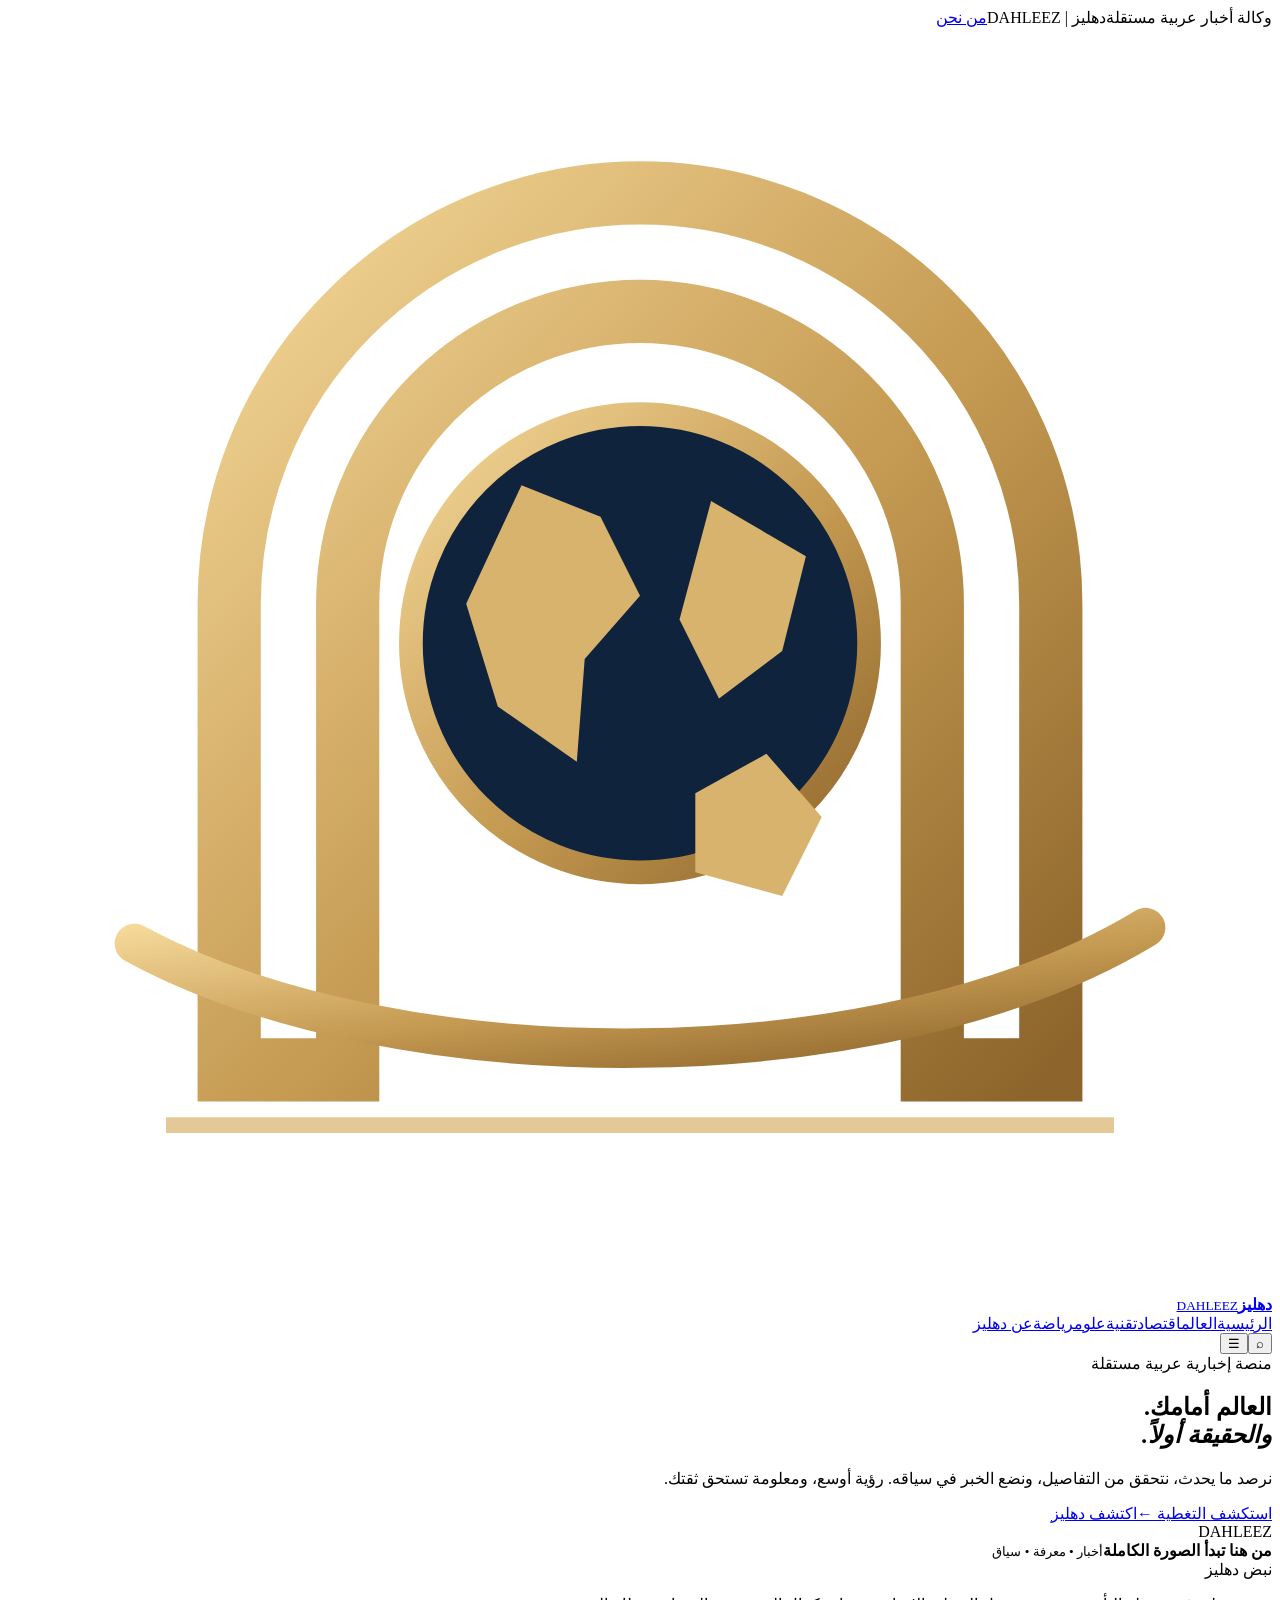
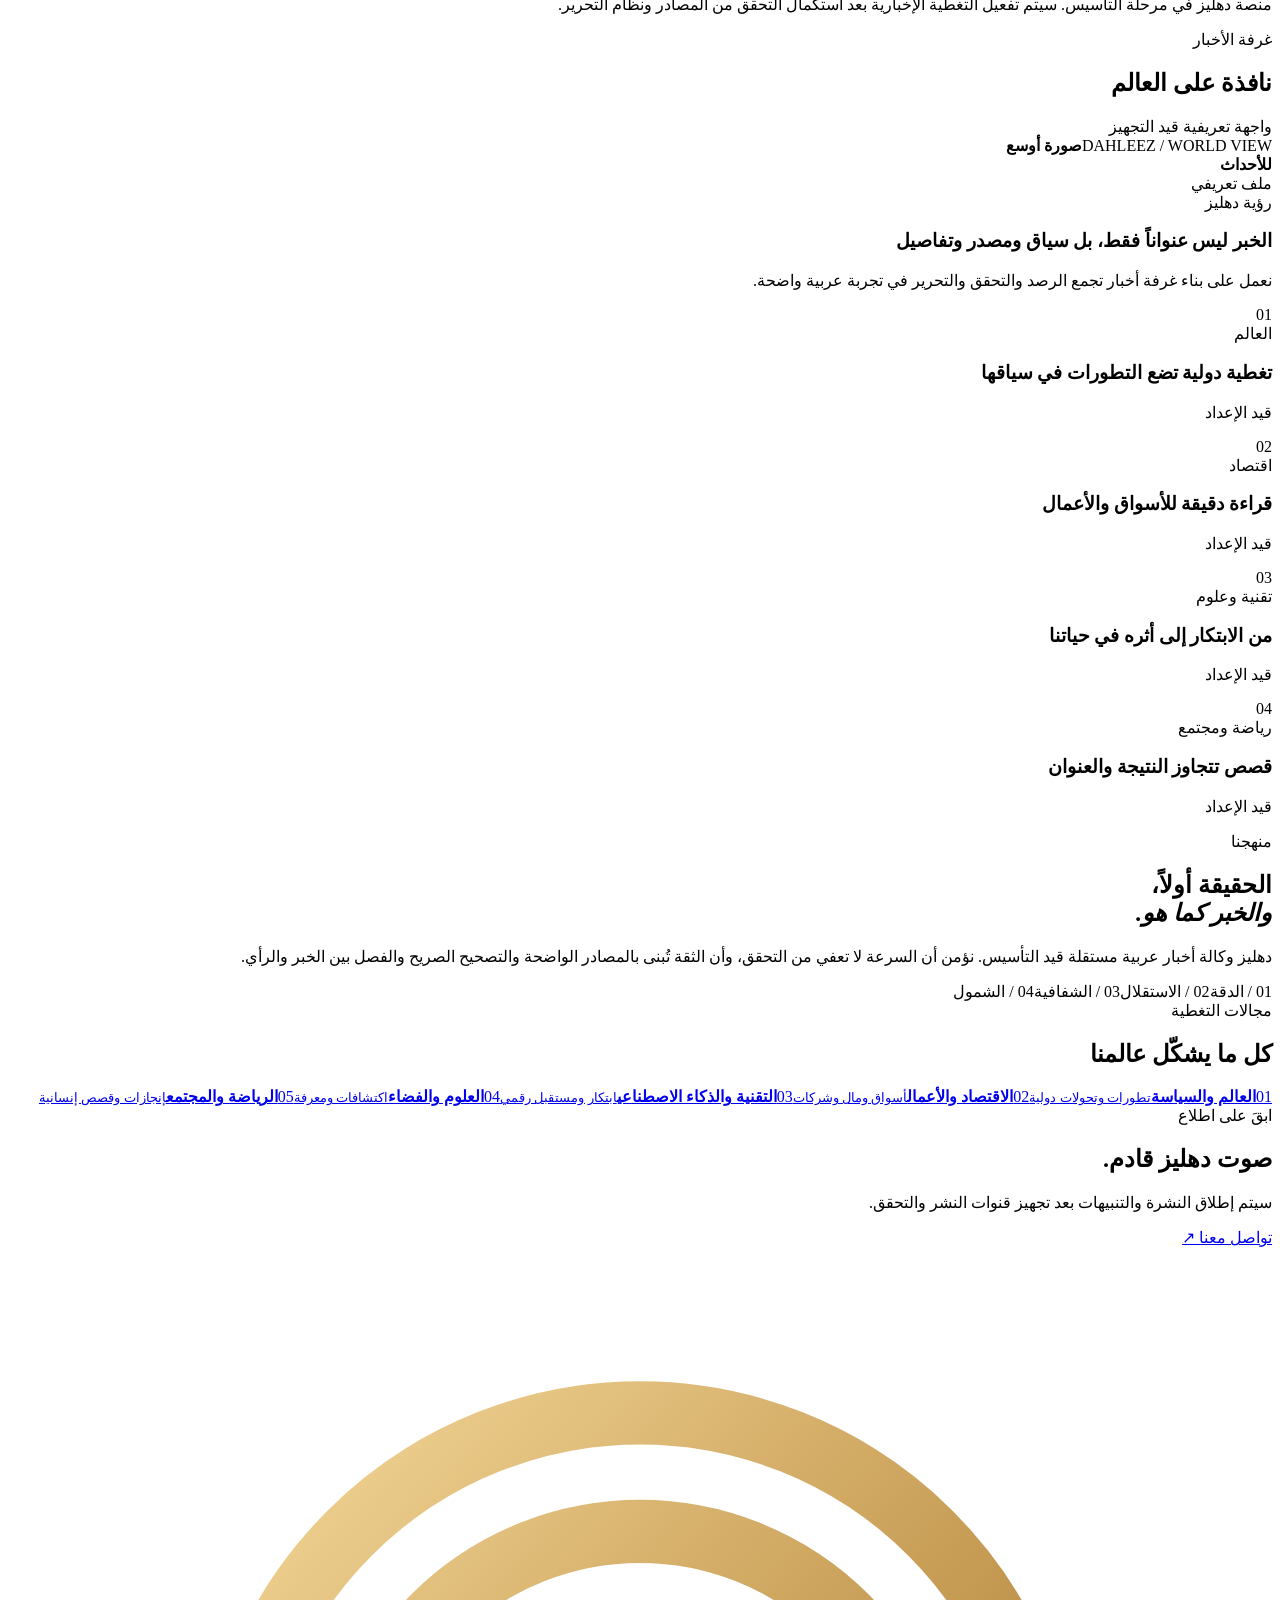
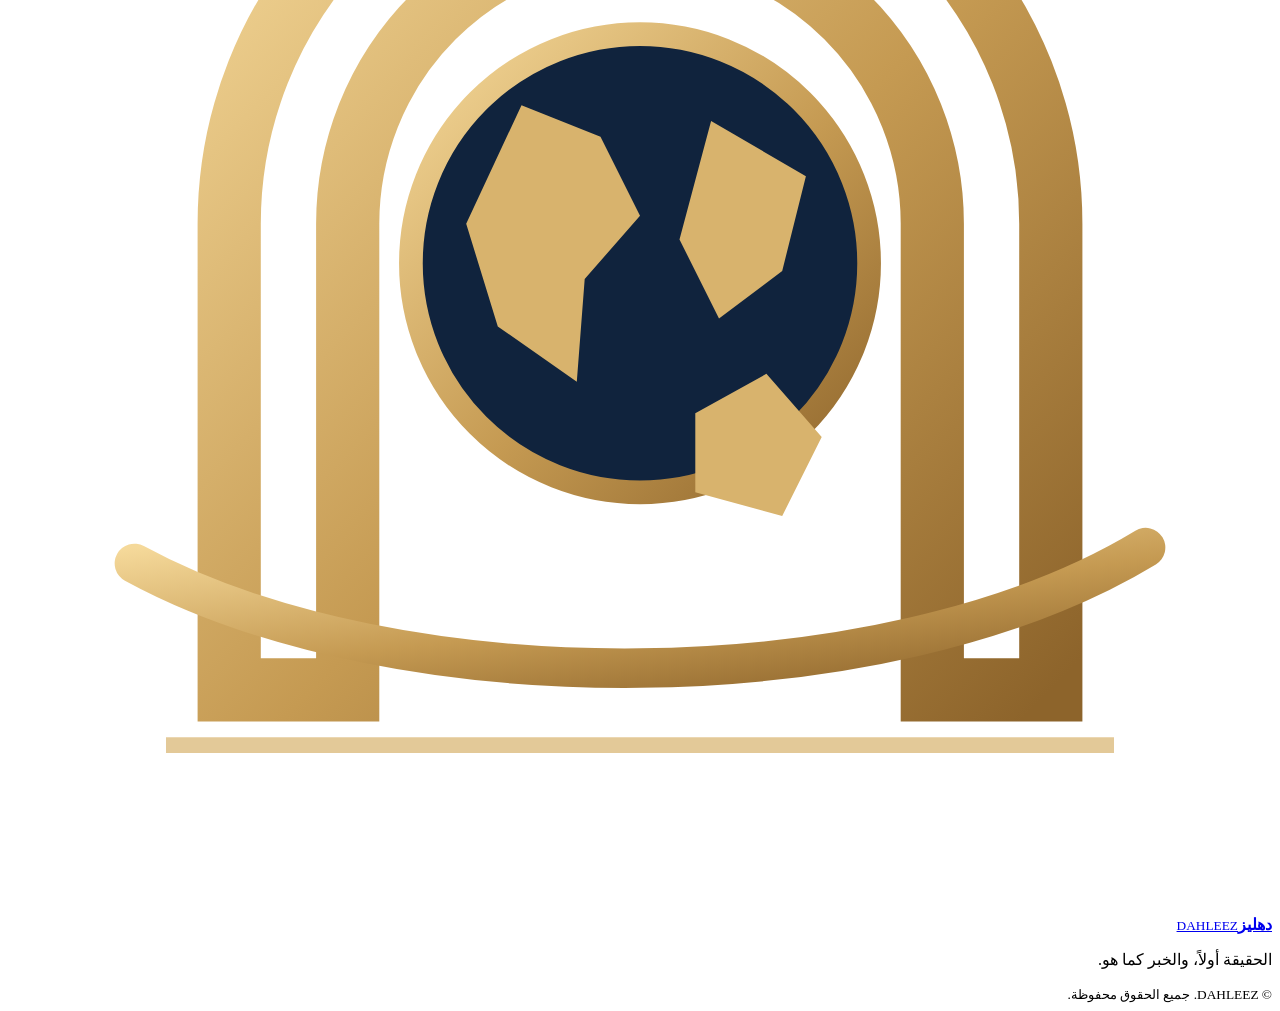
==== index.html @ da98dd4b "Build DAHLEEZ responsive Arabic newsroom website" ====
<!doctype html>
<html lang="ar" dir="rtl">
<head>
<meta charset="utf-8"><meta name="viewport" content="width=device-width,initial-scale=1">
<meta name="theme-color" content="#08172a"><meta name="description" content="دهليز، وكالة أخبار عربية مستقلة. الحقيقة أولاً، والخبر كما هو.">
<title>دهليز | DAHLEEZ</title>
<link rel="icon" href="assets/brand/mark.svg" type="image/svg+xml">
<link rel="preconnect" href="https://fonts.googleapis.com"><link rel="preconnect" href="https://fonts.gstatic.com" crossorigin>
<link href="https://fonts.googleapis.com/css2?family=IBM+Plex+Sans+Arabic:wght@400;500;600;700&family=Manrope:wght@400;500;600;700;800&display=swap" rel="stylesheet">
<link rel="stylesheet" href="assets/css/style.css">
</head>
<body>
<div class="topline"><div class="wrap top-inner"><span>وكالة أخبار عربية مستقلة</span><span id="todayDate">دهليز | DAHLEEZ</span><a href="#about">من نحن</a></div></div>
<header class="header"><div class="wrap nav">
<a class="brand" href="#" aria-label="دهليز الرئيسية"><img src="assets/brand/mark.svg" alt=""><span><b>دهليز</b><small>DAHLEEZ</small></span></a>
<nav id="mainNav"><a class="active" href="#home">الرئيسية</a><a href="#world">العالم</a><a href="#business">اقتصاد</a><a href="#tech">تقنية</a><a href="#science">علوم</a><a href="#sports">رياضة</a><a href="#about">عن دهليز</a></nav>
<div class="nav-actions"><button class="search-btn" id="searchToggle" aria-label="فتح البحث">⌕</button><button class="menu-btn" id="menuToggle" aria-label="القائمة">☰</button></div>
</div></header>
<main id="home">
<section class="hero"><div class="wrap hero-grid"><div class="hero-copy"><div class="eyebrow"><i></i> منصة إخبارية عربية مستقلة</div><h1>العالم أمامك.<br><em>والحقيقة أولاً.</em></h1><p>نرصد ما يحدث، نتحقق من التفاصيل، ونضع الخبر في سياقه. رؤية أوسع، ومعلومة تستحق ثقتك.</p><div class="hero-links"><a class="gold-btn" href="#latest">استكشف التغطية <span>←</span></a><a class="text-link" href="#about">اكتشف دهليز</a></div></div><div class="hero-art"><div class="orbit orbit-one"></div><div class="orbit orbit-two"></div><div class="globe"><div class="globe-lines"></div><span>DAHLEEZ</span></div><div class="art-caption"><b>من هنا تبدأ الصورة الكاملة</b><small>أخبار • معرفة • سياق</small></div></div></div></section>
<section class="ticker"><div class="wrap ticker-inner"><span class="ticker-label">نبض دهليز</span><p>منصة دهليز في مرحلة التأسيس. سيتم تفعيل التغطية الإخبارية بعد استكمال التحقق من المصادر ونظام التحرير.</p><span class="ticker-dot"></span></div></section>
<section class="section wrap" id="latest"><div class="section-head"><div><span class="kicker">غرفة الأخبار</span><h2>نافذة على العالم</h2></div><span class="section-note">واجهة تعريفية قيد التجهيز</span></div>
<div class="feature-grid"><article class="feature-main"><div class="feature-visual"><div class="visual-world"><span>DAHLEEZ / WORLD VIEW</span><b>صورة أوسع<br>للأحداث</b></div><span class="visual-tag">ملف تعريفي</span></div><div class="feature-body"><span class="category">رؤية دهليز</span><h3>الخبر ليس عنواناً فقط، بل سياق ومصدر وتفاصيل</h3><p>نعمل على بناء غرفة أخبار تجمع الرصد والتحقق والتحرير في تجربة عربية واضحة.</p></div></article>
<div class="side-stories"><article class="story-card"><div class="story-icon">01</div><div><span class="category">العالم</span><h3>تغطية دولية تضع التطورات في سياقها</h3><p>قيد الإعداد</p></div></article><article class="story-card"><div class="story-icon">02</div><div><span class="category">اقتصاد</span><h3>قراءة دقيقة للأسواق والأعمال</h3><p>قيد الإعداد</p></div></article><article class="story-card"><div class="story-icon">03</div><div><span class="category">تقنية وعلوم</span><h3>من الابتكار إلى أثره في حياتنا</h3><p>قيد الإعداد</p></div></article><article class="story-card"><div class="story-icon">04</div><div><span class="category">رياضة ومجتمع</span><h3>قصص تتجاوز النتيجة والعنوان</h3><p>قيد الإعداد</p></div></article></div></div>
</section>
<section class="dark-band" id="about"><div class="wrap about-grid"><div><span class="kicker">منهجنا</span><h2>الحقيقة أولاً،<br><em>والخبر كما هو.</em></h2></div><div class="about-text"><p>دهليز وكالة أخبار عربية مستقلة قيد التأسيس. نؤمن أن السرعة لا تعفي من التحقق، وأن الثقة تُبنى بالمصادر الواضحة والتصحيح الصريح والفصل بين الخبر والرأي.</p><div class="values"><span>01 / الدقة</span><span>02 / الاستقلال</span><span>03 / الشفافية</span><span>04 / الشمول</span></div></div></div></section>
<section class="section wrap" id="coverage"><div class="section-head"><div><span class="kicker">مجالات التغطية</span><h2>كل ما يشكّل عالمنا</h2></div></div><div class="topics"><a id="world" href="#latest"><span>01</span><b>العالم والسياسة</b><small>تطورات وتحولات دولية</small></a><a id="business" href="#latest"><span>02</span><b>الاقتصاد والأعمال</b><small>أسواق ومال وشركات</small></a><a id="tech" href="#latest"><span>03</span><b>التقنية والذكاء الاصطناعي</b><small>ابتكار ومستقبل رقمي</small></a><a id="science" href="#latest"><span>04</span><b>العلوم والفضاء</b><small>اكتشافات ومعرفة</small></a><a id="sports" href="#latest"><span>05</span><b>الرياضة والمجتمع</b><small>إنجازات وقصص إنسانية</small></a></div></section>
<section class="newsletter"><div class="wrap news-inner"><div><span class="kicker">ابقَ على اطلاع</span><h2>صوت دهليز قادم.</h2><p>سيتم إطلاق النشرة والتنبيهات بعد تجهيز قنوات النشر والتحقق.</p></div><a class="outline-btn" href="mailto:news@dahlez.example">تواصل معنا <span>↗</span></a></div></section>
</main>
<footer><div class="wrap footer-inner"><a class="brand footer-brand" href="#"><img src="assets/brand/mark.svg" alt=""><span><b>دهليز</b><small>DAHLEEZ</small></span></a><p>الحقيقة أولاً، والخبر كما هو.</p><small>© <span id="year"></span> DAHLEEZ. جميع الحقوق محفوظة.</small></div></footer>
<div class="search-panel" id="searchPanel" hidden><div class="wrap search-inner"><input id="searchInput" type="search" placeholder="ابحث في دهليز..." aria-label="ابحث"><button id="searchClose">إغلاق</button></div><p class="wrap">البحث سيتاح عند إطلاق المحتوى الإخباري.</p></div>
<script src="assets/js/app.js"></script>
</body></html>
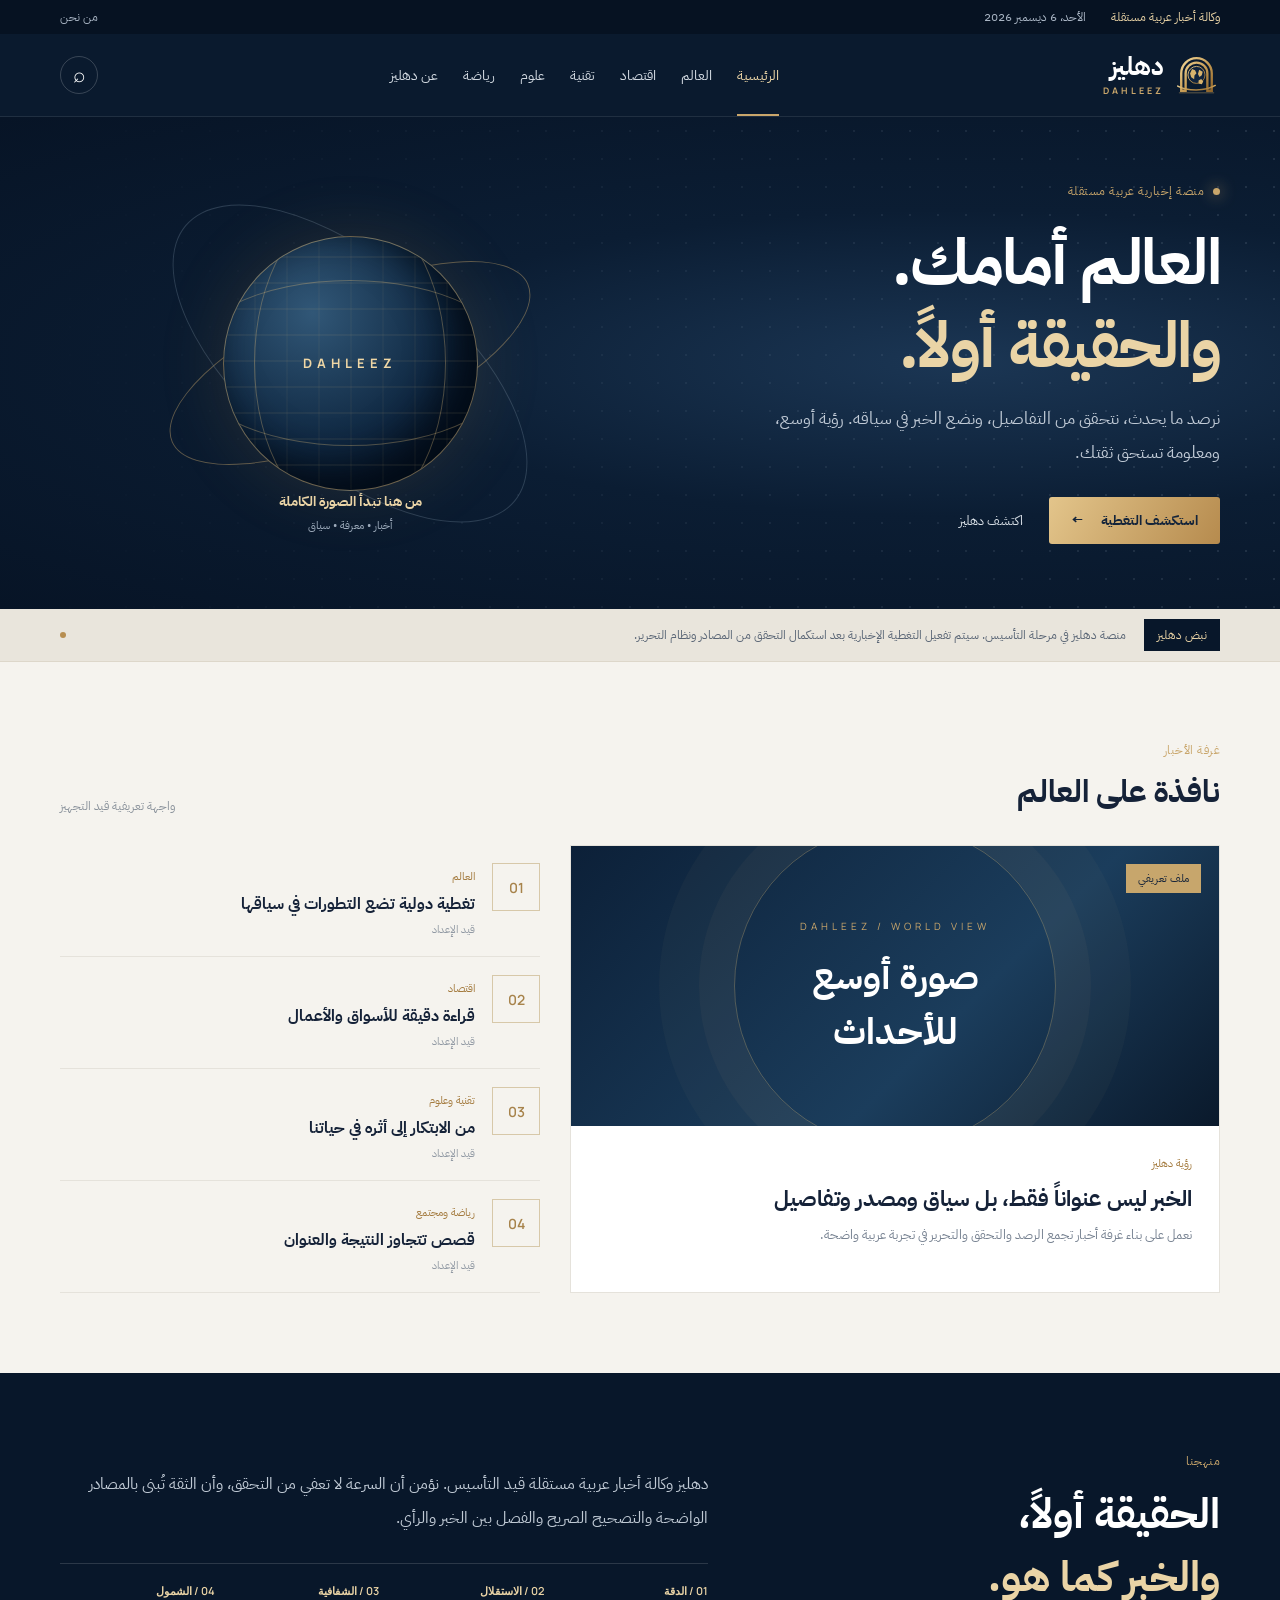
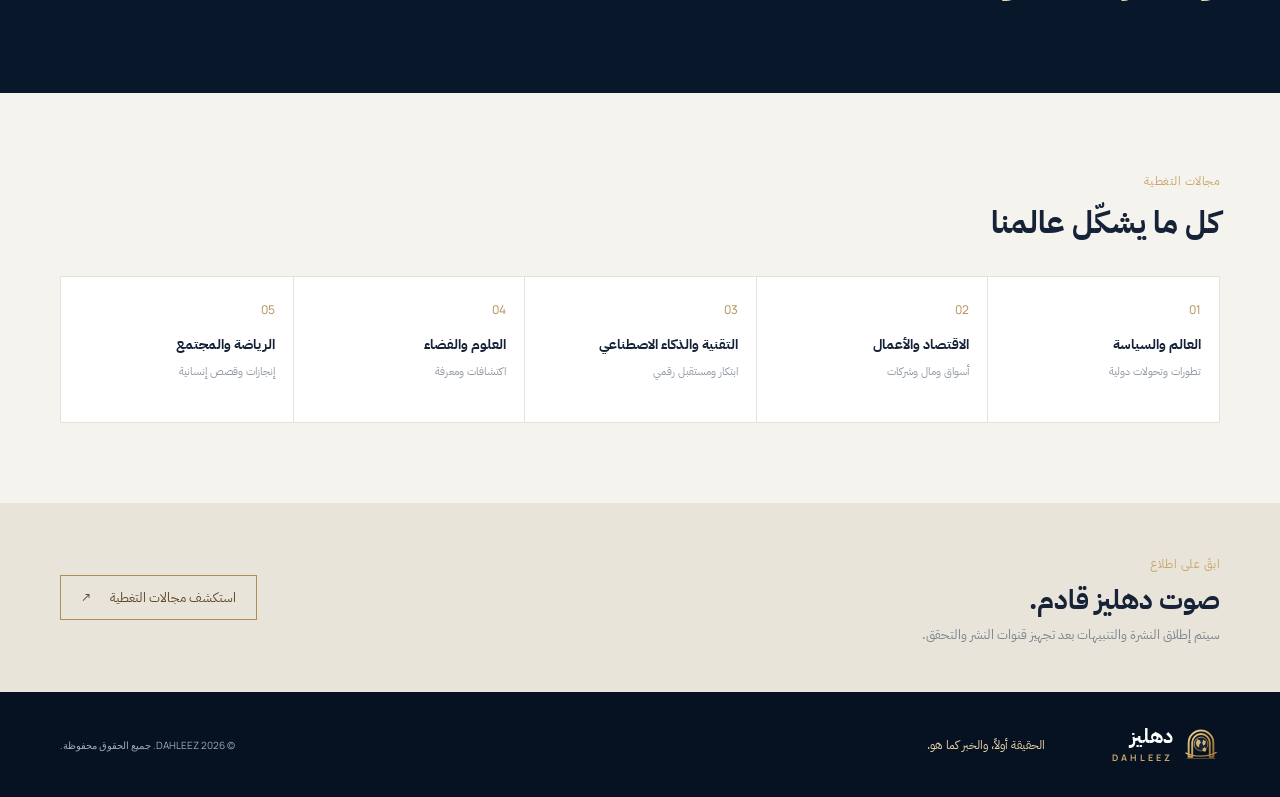
==== commit b6f250d7: "Remove placeholder contact address from launch page" ====
--- a/index.html
+++ b/index.html
@@ -25,7 +25,7 @@
 </section>
 <section class="dark-band" id="about"><div class="wrap about-grid"><div><span class="kicker">منهجنا</span><h2>الحقيقة أولاً،<br><em>والخبر كما هو.</em></h2></div><div class="about-text"><p>دهليز وكالة أخبار عربية مستقلة قيد التأسيس. نؤمن أن السرعة لا تعفي من التحقق، وأن الثقة تُبنى بالمصادر الواضحة والتصحيح الصريح والفصل بين الخبر والرأي.</p><div class="values"><span>01 / الدقة</span><span>02 / الاستقلال</span><span>03 / الشفافية</span><span>04 / الشمول</span></div></div></div></section>
 <section class="section wrap" id="coverage"><div class="section-head"><div><span class="kicker">مجالات التغطية</span><h2>كل ما يشكّل عالمنا</h2></div></div><div class="topics"><a id="world" href="#latest"><span>01</span><b>العالم والسياسة</b><small>تطورات وتحولات دولية</small></a><a id="business" href="#latest"><span>02</span><b>الاقتصاد والأعمال</b><small>أسواق ومال وشركات</small></a><a id="tech" href="#latest"><span>03</span><b>التقنية والذكاء الاصطناعي</b><small>ابتكار ومستقبل رقمي</small></a><a id="science" href="#latest"><span>04</span><b>العلوم والفضاء</b><small>اكتشافات ومعرفة</small></a><a id="sports" href="#latest"><span>05</span><b>الرياضة والمجتمع</b><small>إنجازات وقصص إنسانية</small></a></div></section>
-<section class="newsletter"><div class="wrap news-inner"><div><span class="kicker">ابقَ على اطلاع</span><h2>صوت دهليز قادم.</h2><p>سيتم إطلاق النشرة والتنبيهات بعد تجهيز قنوات النشر والتحقق.</p></div><a class="outline-btn" href="mailto:news@dahlez.example">تواصل معنا <span>↗</span></a></div></section>
+<section class="newsletter"><div class="wrap news-inner"><div><span class="kicker">ابقَ على اطلاع</span><h2>صوت دهليز قادم.</h2><p>سيتم إطلاق النشرة والتنبيهات بعد تجهيز قنوات النشر والتحقق.</p></div><a class="outline-btn" href="#coverage">استكشف مجالات التغطية <span>↗</span></a></div></section>
 </main>
 <footer><div class="wrap footer-inner"><a class="brand footer-brand" href="#"><img src="assets/brand/mark.svg" alt=""><span><b>دهليز</b><small>DAHLEEZ</small></span></a><p>الحقيقة أولاً، والخبر كما هو.</p><small>© <span id="year"></span> DAHLEEZ. جميع الحقوق محفوظة.</small></div></footer>
 <div class="search-panel" id="searchPanel" hidden><div class="wrap search-inner"><input id="searchInput" type="search" placeholder="ابحث في دهليز..." aria-label="ابحث"><button id="searchClose">إغلاق</button></div><p class="wrap">البحث سيتاح عند إطلاق المحتوى الإخباري.</p></div>
--- a/assets/css/style.css
+++ b/assets/css/style.css
@@ -0,0 +1,4 @@
+:root{--navy:#08172a;--navy2:#10243d;--gold:#c9a66b;--gold2:#ead4a6;--paper:#f5f3ee;--ink:#152238;--muted:#738092;--line:#e5e2db}*{box-sizing:border-box}html{scroll-behavior:smooth}body{margin:0;background:var(--paper);color:var(--ink);font-family:"IBM Plex Sans Arabic",sans-serif}a{color:inherit;text-decoration:none}.wrap{width:min(1160px,calc(100% - 44px));margin:auto}.topline{background:#061222;color:#aab6c5;font-size:12px}.top-inner{height:34px;display:flex;align-items:center;gap:25px}.top-inner span:first-child{color:var(--gold2)}.top-inner a{margin-right:auto}.header{background:#0a1a2e;color:white;border-bottom:1px solid #ffffff17;position:sticky;top:0;z-index:20}.nav{height:82px;display:flex;align-items:center;gap:35px}.brand{display:flex;align-items:center;gap:9px;min-width:150px}.brand img{width:47px;height:47px}.brand b{font-size:25px;display:block;line-height:1.1;font-weight:700}.brand small{font:700 9px Manrope,sans-serif;letter-spacing:3px;color:var(--gold);display:block;margin-top:4px}.nav nav{display:flex;align-items:center;gap:25px;margin:auto;font-size:14px;color:#d2d9e1}.nav nav a{padding:30px 0;position:relative}.nav nav a:hover,.nav nav .active{color:var(--gold2)}.nav nav .active:after{content:"";position:absolute;bottom:0;right:0;left:0;height:2px;background:var(--gold)}.nav-actions{display:flex;gap:8px}.nav-actions button{border:1px solid #ffffff30;color:white;background:transparent;width:38px;height:38px;border-radius:50%;font-size:21px;cursor:pointer}.menu-btn{display:none}.hero{background:radial-gradient(ellipse at 75% 50%,#1b3654 0,#0b1d33 44%,#071426 100%);color:white;overflow:hidden;position:relative}.hero:after{content:"";position:absolute;inset:0;opacity:.13;background-image:radial-gradient(#b7c7d8 1px,transparent 1px);background-size:28px 28px;mask-image:linear-gradient(90deg,transparent,#000)}.hero-grid{min-height:460px;display:grid;grid-template-columns:1fr 1fr;align-items:center;position:relative;z-index:1}.hero-copy{padding:65px 0}.eyebrow,.kicker{font-size:12px;color:var(--gold);letter-spacing:.5px}.eyebrow{display:flex;align-items:center;gap:9px}.eyebrow i{width:7px;height:7px;border-radius:50%;background:var(--gold);box-shadow:0 0 15px var(--gold)}h1{font-size:clamp(42px,5vw,66px);line-height:1.3;margin:22px 0 14px;letter-spacing:-1.5px}h1 em,.about-grid h2 em{font-style:normal;color:var(--gold2)}.hero-copy>p{max-width:480px;color:#c0cad6;font-size:17px;line-height:2;margin:0 0 27px}.hero-links{display:flex;align-items:center;gap:26px}.gold-btn{background:linear-gradient(120deg,#e3c58b,#b68b4e);color:#14243a;padding:13px 22px;border-radius:3px;font-weight:700;font-size:14px}.gold-btn span{margin-right:14px}.text-link{color:#d9e0e7;font-size:13px}.hero-art{height:390px;position:relative;display:grid;place-items:center}.globe{width:255px;height:255px;border-radius:50%;border:1px solid #c6a66b88;background:radial-gradient(circle at 35% 30%,#315777,#102943 53%,#071426 75%);box-shadow:inset -20px -15px 45px #020b16,0 0 70px #c39b4b24;display:grid;place-items:center;position:relative;overflow:hidden}.globe:before,.globe:after{content:"";position:absolute;border:1px solid #d8b77955;border-radius:50%;width:75%;height:125%}.globe:after{width:130%;height:65%}.globe-lines{position:absolute;inset:0;background:repeating-linear-gradient(0deg,transparent 0 24px,#d9bb8050 25px,transparent 26px),repeating-linear-gradient(90deg,transparent 0 30px,#d9bb8030 31px,transparent 32px);border-radius:50%;opacity:.45}.globe span{font:700 13px Manrope,sans-serif;letter-spacing:5px;color:#f0d7a5;z-index:1}.orbit{position:absolute;border:1px solid #c9a66b70;border-radius:50%;width:390px;height:140px;transform:rotate(-24deg)}.orbit-two{width:430px;height:205px;transform:rotate(40deg);border-color:#8aa1b544}.art-caption{position:absolute;bottom:22px;right:50%;transform:translateX(50%);text-align:center;white-space:nowrap}.art-caption b{display:block;color:var(--gold2);font-size:14px}.art-caption small{color:#9eacbc;font-size:11px}.ticker{background:#e9e5dc;border-bottom:1px solid #ddd7ca}.ticker-inner{min-height:52px;display:flex;align-items:center;gap:18px}.ticker-label{background:var(--navy);color:var(--gold2);font-size:12px;padding:7px 13px}.ticker-inner p{font-size:12px;color:#596575;margin:0}.ticker-dot{width:6px;height:6px;border-radius:50%;background:#b78e51;margin-right:auto}.section{padding-top:75px;padding-bottom:80px}.section-head{display:flex;align-items:end;justify-content:space-between;margin-bottom:30px}.section-head h2{font-size:31px;margin:7px 0 0}.section-note{color:#8a929b;font-size:12px}.feature-grid{display:grid;grid-template-columns:1.15fr .85fr;gap:30px}.feature-main{background:white;border:1px solid var(--line)}.feature-visual{height:280px;background:linear-gradient(135deg,#0c2038,#1b3d5c 60%,#0a192b);position:relative;overflow:hidden;display:flex;align-items:center;justify-content:center}.feature-visual:before{content:"";position:absolute;width:320px;height:320px;border:1px solid #d2b47755;border-radius:50%;box-shadow:0 0 0 35px #d2b4770a,0 0 0 75px #d2b47708}.visual-world{color:white;text-align:center;position:relative}.visual-world span{font:10px Manrope,sans-serif;letter-spacing:4px;color:var(--gold)}.visual-world b{display:block;font-size:37px;line-height:1.5;margin-top:12px}.visual-tag{position:absolute;top:18px;right:18px;background:#c7a66c;color:#17253a;padding:6px 12px;font-size:11px}.feature-body{padding:24px 27px}.category{font-size:11px;color:#a47b3f}.feature-body h3{font-size:22px;margin:8px 0}.feature-body p{font-size:13px;color:#788392;line-height:1.9;margin:0}.side-stories{display:flex;flex-direction:column}.story-card{display:flex;gap:17px;padding:18px 0;border-bottom:1px solid var(--line)}.story-icon{width:48px;height:48px;border:1px solid #d7c8a9;color:#a7834b;display:grid;place-items:center;font:600 14px Manrope;flex-shrink:0}.story-card h3{font-size:16px;margin:5px 0}.story-card p{font-size:11px;color:#929aa4;margin:0}.dark-band{background:var(--navy);color:white;padding:75px 0}.about-grid{display:grid;grid-template-columns:.8fr 1.2fr;gap:80px;align-items:center}.about-grid h2{font-size:42px;line-height:1.5;margin:10px 0}.about-text>p{color:#c0cad5;font-size:16px;line-height:2.1;margin:0 0 28px}.values{display:grid;grid-template-columns:repeat(4,1fr);gap:10px;border-top:1px solid #ffffff24;padding-top:19px}.values span{font:600 11px Manrope,sans-serif;color:var(--gold2)}.topics{display:grid;grid-template-columns:repeat(5,1fr);border:1px solid var(--line);background:white}.topics a{padding:24px 18px;border-left:1px solid var(--line);min-height:145px;transition:.2s}.topics a:hover{background:#f0ece3}.topics a:last-child{border:0}.topics span{display:block;color:#b18b50;font:12px Manrope;margin-bottom:16px}.topics b{display:block;font-size:14px}.topics small{display:block;color:#929aa4;font-size:11px;margin-top:8px}.newsletter{background:#e9e4d9;padding:48px 0}.news-inner{display:flex;align-items:center;justify-content:space-between}.news-inner h2{font-size:27px;margin:5px 0}.news-inner p{color:#7b8490;font-size:13px;margin:0}.outline-btn{border:1px solid #b18b50;padding:12px 20px;color:#5c4729;font-size:13px}.outline-btn span{margin-right:15px}footer{background:#061222;color:#9daaba}.footer-inner{min-height:105px;display:flex;align-items:center;gap:25px}.footer-brand{color:white}.footer-brand img{width:38px}.footer-brand b{font-size:20px}.footer-inner>p{font-size:12px;margin-left:auto;color:var(--gold2)}.footer-inner>small{font:10px Manrope}.search-panel{position:fixed;inset:0 0 auto;background:#0a1a2e;color:white;z-index:40;padding:25px 0 18px;box-shadow:0 15px 35px #0005}.search-inner{display:flex;gap:12px}.search-inner input{flex:1;background:#fff1;border:1px solid #ffffff30;color:white;padding:13px;font:inherit}.search-inner button{background:var(--gold);border:0;padding:0 20px;font:inherit}.search-panel p{font-size:12px;color:#aab6c5}.search-panel[hidden]{display:none}
+@media(max-width:900px){.nav{gap:14px}.nav nav{gap:13px;font-size:12px}.brand{min-width:120px}.brand b{font-size:22px}.hero-grid{min-height:420px}.hero-art{transform:scale(.85)}.topics{grid-template-columns:repeat(3,1fr)}.topics a:nth-child(3){border-left:0}.topics a:nth-child(n+4){border-top:1px solid var(--line)}}
+@media(max-width:680px){.wrap{width:min(100% - 30px,520px)}.top-inner{gap:10px;font-size:10px}.top-inner span:first-child{display:none}.nav{height:68px}.brand img{width:40px}.brand b{font-size:21px}.nav nav{display:none;position:absolute;top:68px;right:0;left:0;background:#0a1a2e;padding:10px 20px 20px;flex-direction:column;align-items:stretch;gap:0;border-top:1px solid #ffffff20}.nav nav.open{display:flex}.nav nav a{padding:12px 0}.nav nav .active:after{display:none}.menu-btn{display:block}.hero-grid{grid-template-columns:1fr;min-height:0}.hero-copy{padding:54px 0 5px}.hero-copy>p{font-size:15px}.hero-art{height:280px;transform:scale(.75);margin-top:-5px}.globe{width:225px;height:225px}.orbit{width:330px}.ticker-inner{gap:10px}.ticker-inner p{font-size:10px;line-height:1.7}.section{padding:55px 0}.section-head h2{font-size:25px}.section-note{font-size:10px}.feature-grid{grid-template-columns:1fr;gap:12px}.feature-visual{height:220px}.visual-world b{font-size:30px}.feature-body{padding:20px}.feature-body h3{font-size:19px}.story-card{padding:14px 0}.dark-band{padding:55px 0}.about-grid{grid-template-columns:1fr;gap:15px}.about-grid h2{font-size:34px}.about-text>p{font-size:14px}.values{grid-template-columns:repeat(2,1fr);row-gap:15px}.topics{grid-template-columns:repeat(2,1fr)}.topics a{min-height:125px;padding:18px 13px;border-top:1px solid var(--line)}.topics a:nth-child(odd){border-left:1px solid var(--line)}.topics a:nth-child(even){border-left:0}.topics a:last-child{grid-column:span 2;border:0;border-top:1px solid var(--line)}.news-inner{align-items:flex-start;gap:18px;flex-direction:column}.footer-inner{padding:20px 0;flex-wrap:wrap;gap:10px}.footer-inner>p{width:100%;order:3}.footer-inner>small{margin-right:auto;font-size:9px}}
+@media(prefers-reduced-motion:reduce){html{scroll-behavior:auto}*{transition:none!important}}
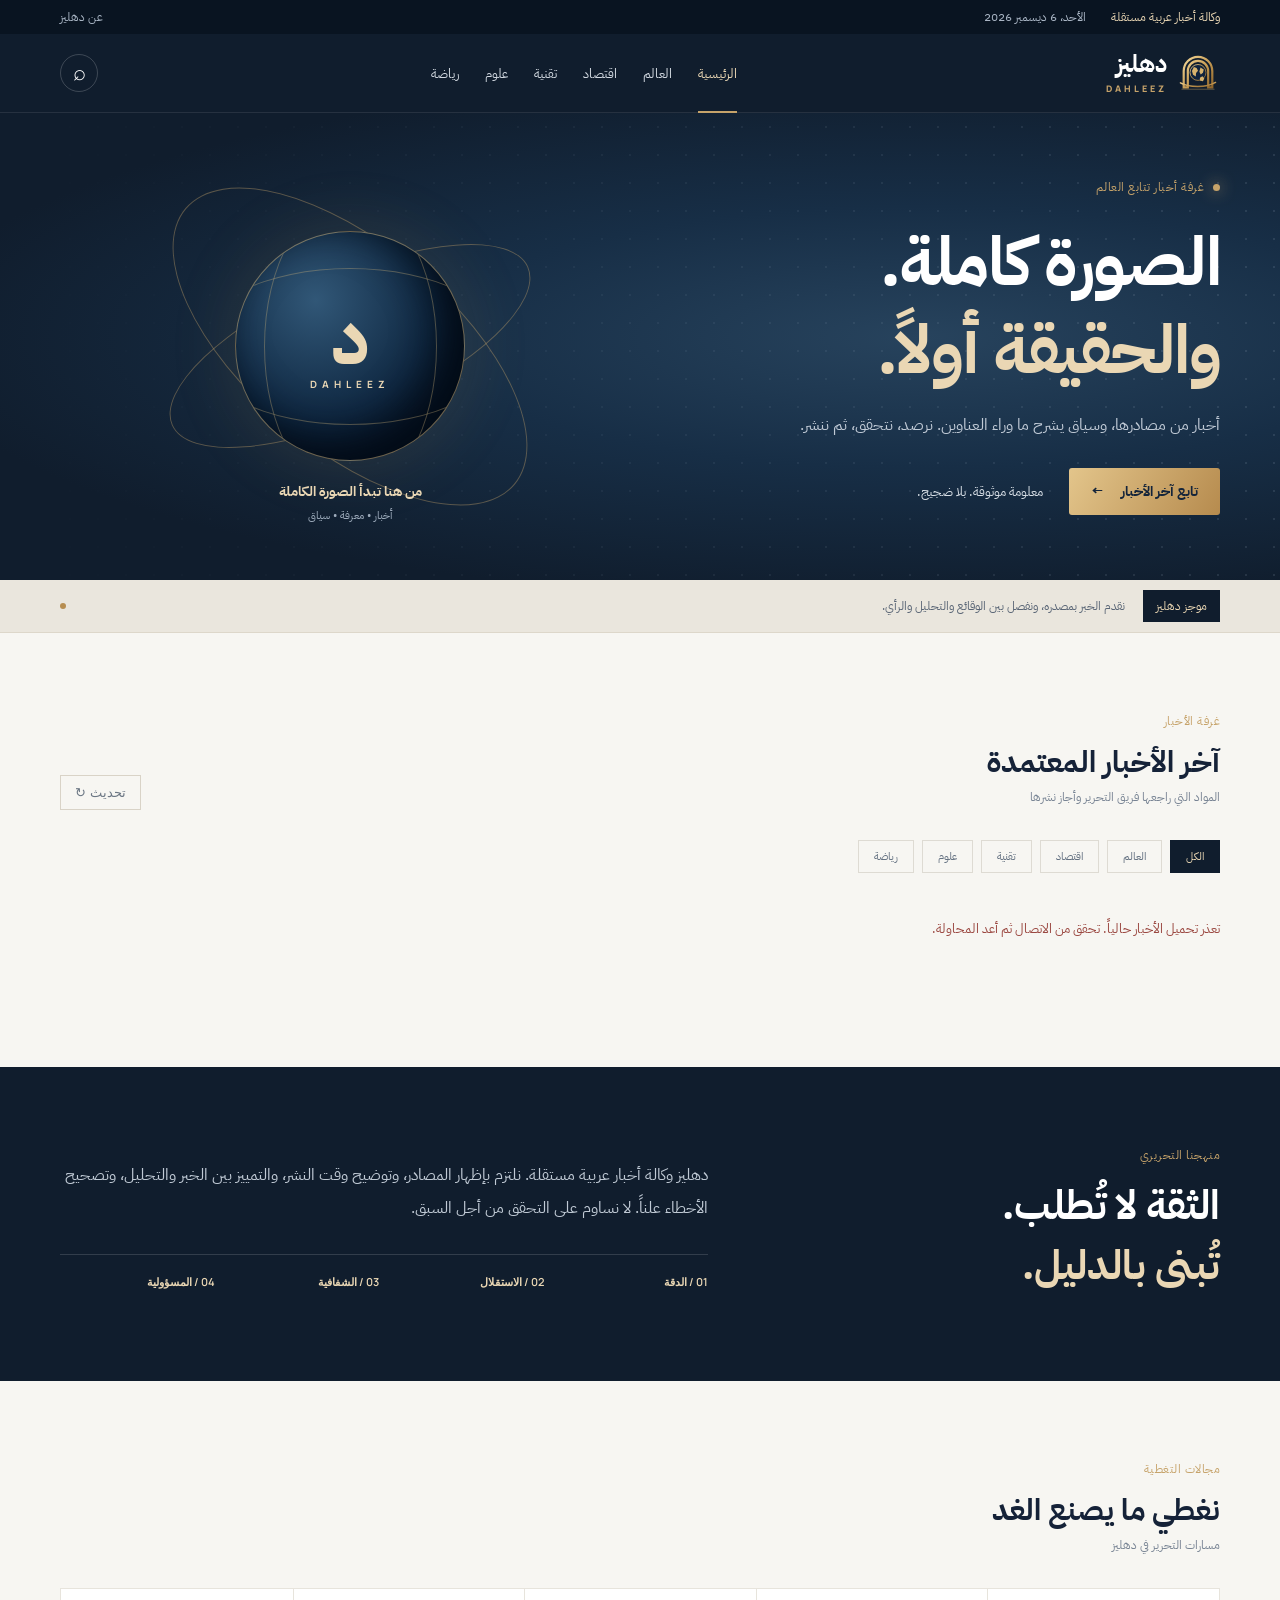
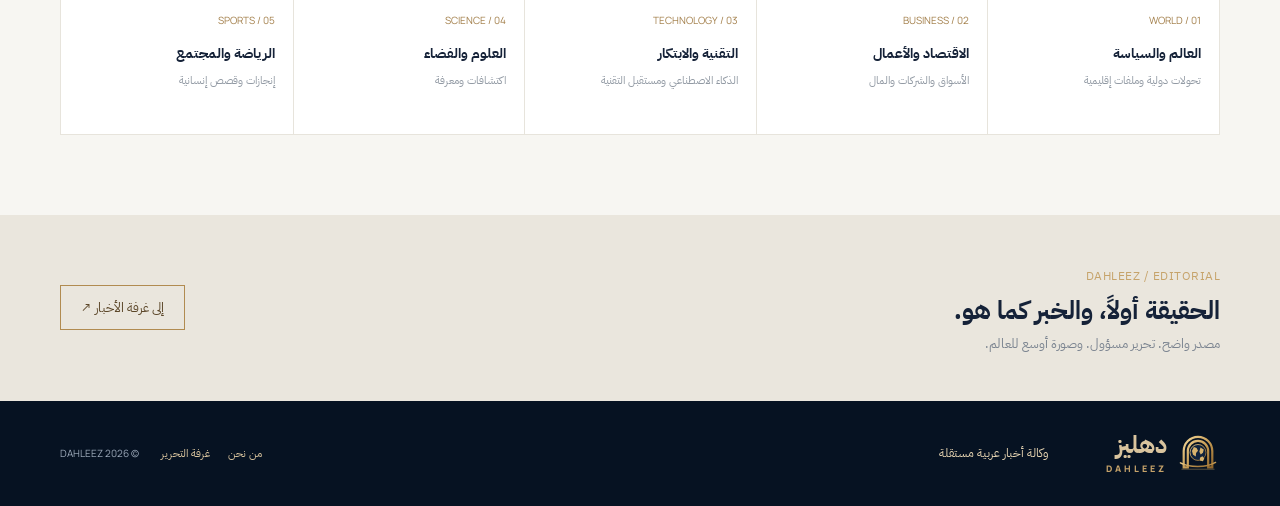
==== commit 94041ac7: "Build complete DAHLEEZ newsroom experience" ====
--- a/index.html
+++ b/index.html
@@ -1,33 +1,13 @@
-<!doctype html>
-<html lang="ar" dir="rtl">
-<head>
-<meta charset="utf-8"><meta name="viewport" content="width=device-width,initial-scale=1">
-<meta name="theme-color" content="#08172a"><meta name="description" content="دهليز، وكالة أخبار عربية مستقلة. الحقيقة أولاً، والخبر كما هو.">
-<title>دهليز | DAHLEEZ</title>
-<link rel="icon" href="assets/brand/mark.svg" type="image/svg+xml">
-<link rel="preconnect" href="https://fonts.googleapis.com"><link rel="preconnect" href="https://fonts.gstatic.com" crossorigin>
-<link href="https://fonts.googleapis.com/css2?family=IBM+Plex+Sans+Arabic:wght@400;500;600;700&family=Manrope:wght@400;500;600;700;800&display=swap" rel="stylesheet">
-<link rel="stylesheet" href="assets/css/style.css">
-</head>
-<body>
-<div class="topline"><div class="wrap top-inner"><span>وكالة أخبار عربية مستقلة</span><span id="todayDate">دهليز | DAHLEEZ</span><a href="#about">من نحن</a></div></div>
-<header class="header"><div class="wrap nav">
-<a class="brand" href="#" aria-label="دهليز الرئيسية"><img src="assets/brand/mark.svg" alt=""><span><b>دهليز</b><small>DAHLEEZ</small></span></a>
-<nav id="mainNav"><a class="active" href="#home">الرئيسية</a><a href="#world">العالم</a><a href="#business">اقتصاد</a><a href="#tech">تقنية</a><a href="#science">علوم</a><a href="#sports">رياضة</a><a href="#about">عن دهليز</a></nav>
-<div class="nav-actions"><button class="search-btn" id="searchToggle" aria-label="فتح البحث">⌕</button><button class="menu-btn" id="menuToggle" aria-label="القائمة">☰</button></div>
-</div></header>
-<main id="home">
-<section class="hero"><div class="wrap hero-grid"><div class="hero-copy"><div class="eyebrow"><i></i> منصة إخبارية عربية مستقلة</div><h1>العالم أمامك.<br><em>والحقيقة أولاً.</em></h1><p>نرصد ما يحدث، نتحقق من التفاصيل، ونضع الخبر في سياقه. رؤية أوسع، ومعلومة تستحق ثقتك.</p><div class="hero-links"><a class="gold-btn" href="#latest">استكشف التغطية <span>←</span></a><a class="text-link" href="#about">اكتشف دهليز</a></div></div><div class="hero-art"><div class="orbit orbit-one"></div><div class="orbit orbit-two"></div><div class="globe"><div class="globe-lines"></div><span>DAHLEEZ</span></div><div class="art-caption"><b>من هنا تبدأ الصورة الكاملة</b><small>أخبار • معرفة • سياق</small></div></div></div></section>
-<section class="ticker"><div class="wrap ticker-inner"><span class="ticker-label">نبض دهليز</span><p>منصة دهليز في مرحلة التأسيس. سيتم تفعيل التغطية الإخبارية بعد استكمال التحقق من المصادر ونظام التحرير.</p><span class="ticker-dot"></span></div></section>
-<section class="section wrap" id="latest"><div class="section-head"><div><span class="kicker">غرفة الأخبار</span><h2>نافذة على العالم</h2></div><span class="section-note">واجهة تعريفية قيد التجهيز</span></div>
-<div class="feature-grid"><article class="feature-main"><div class="feature-visual"><div class="visual-world"><span>DAHLEEZ / WORLD VIEW</span><b>صورة أوسع<br>للأحداث</b></div><span class="visual-tag">ملف تعريفي</span></div><div class="feature-body"><span class="category">رؤية دهليز</span><h3>الخبر ليس عنواناً فقط، بل سياق ومصدر وتفاصيل</h3><p>نعمل على بناء غرفة أخبار تجمع الرصد والتحقق والتحرير في تجربة عربية واضحة.</p></div></article>
-<div class="side-stories"><article class="story-card"><div class="story-icon">01</div><div><span class="category">العالم</span><h3>تغطية دولية تضع التطورات في سياقها</h3><p>قيد الإعداد</p></div></article><article class="story-card"><div class="story-icon">02</div><div><span class="category">اقتصاد</span><h3>قراءة دقيقة للأسواق والأعمال</h3><p>قيد الإعداد</p></div></article><article class="story-card"><div class="story-icon">03</div><div><span class="category">تقنية وعلوم</span><h3>من الابتكار إلى أثره في حياتنا</h3><p>قيد الإعداد</p></div></article><article class="story-card"><div class="story-icon">04</div><div><span class="category">رياضة ومجتمع</span><h3>قصص تتجاوز النتيجة والعنوان</h3><p>قيد الإعداد</p></div></article></div></div>
-</section>
-<section class="dark-band" id="about"><div class="wrap about-grid"><div><span class="kicker">منهجنا</span><h2>الحقيقة أولاً،<br><em>والخبر كما هو.</em></h2></div><div class="about-text"><p>دهليز وكالة أخبار عربية مستقلة قيد التأسيس. نؤمن أن السرعة لا تعفي من التحقق، وأن الثقة تُبنى بالمصادر الواضحة والتصحيح الصريح والفصل بين الخبر والرأي.</p><div class="values"><span>01 / الدقة</span><span>02 / الاستقلال</span><span>03 / الشفافية</span><span>04 / الشمول</span></div></div></div></section>
-<section class="section wrap" id="coverage"><div class="section-head"><div><span class="kicker">مجالات التغطية</span><h2>كل ما يشكّل عالمنا</h2></div></div><div class="topics"><a id="world" href="#latest"><span>01</span><b>العالم والسياسة</b><small>تطورات وتحولات دولية</small></a><a id="business" href="#latest"><span>02</span><b>الاقتصاد والأعمال</b><small>أسواق ومال وشركات</small></a><a id="tech" href="#latest"><span>03</span><b>التقنية والذكاء الاصطناعي</b><small>ابتكار ومستقبل رقمي</small></a><a id="science" href="#latest"><span>04</span><b>العلوم والفضاء</b><small>اكتشافات ومعرفة</small></a><a id="sports" href="#latest"><span>05</span><b>الرياضة والمجتمع</b><small>إنجازات وقصص إنسانية</small></a></div></section>
-<section class="newsletter"><div class="wrap news-inner"><div><span class="kicker">ابقَ على اطلاع</span><h2>صوت دهليز قادم.</h2><p>سيتم إطلاق النشرة والتنبيهات بعد تجهيز قنوات النشر والتحقق.</p></div><a class="outline-btn" href="#coverage">استكشف مجالات التغطية <span>↗</span></a></div></section>
-</main>
-<footer><div class="wrap footer-inner"><a class="brand footer-brand" href="#"><img src="assets/brand/mark.svg" alt=""><span><b>دهليز</b><small>DAHLEEZ</small></span></a><p>الحقيقة أولاً، والخبر كما هو.</p><small>© <span id="year"></span> DAHLEEZ. جميع الحقوق محفوظة.</small></div></footer>
-<div class="search-panel" id="searchPanel" hidden><div class="wrap search-inner"><input id="searchInput" type="search" placeholder="ابحث في دهليز..." aria-label="ابحث"><button id="searchClose">إغلاق</button></div><p class="wrap">البحث سيتاح عند إطلاق المحتوى الإخباري.</p></div>
-<script src="assets/js/app.js"></script>
-</body></html>+<!doctype html><html lang="ar" dir="rtl"><head><meta charset="utf-8"><meta name="viewport" content="width=device-width,initial-scale=1"><meta name="theme-color" content="#101d2d"><meta name="description" content="دهليز، وكالة أخبار عربية مستقلة. الحقيقة أولاً، والخبر كما هو."><meta property="og:site_name" content="دهليز | DAHLEEZ"><title>دهليز | DAHLEEZ</title><link rel="icon" href="assets/brand/mark.svg" type="image/svg+xml"><link rel="preconnect" href="https://fonts.googleapis.com"><link rel="preconnect" href="https://fonts.gstatic.com" crossorigin><link href="https://fonts.googleapis.com/css2?family=IBM+Plex+Sans+Arabic:wght@400;500;600;700&family=Manrope:wght@400;500;600;700;800&display=swap" rel="stylesheet"><link rel="stylesheet" href="assets/css/style.css"></head><body>
+<div class="topline"><div class="wrap top-inner"><span>وكالة أخبار عربية مستقلة</span><span id="todayDate">DAHLEEZ</span><a href="#about">عن دهليز</a></div></div>
+<header class="header"><div class="wrap nav"><a class="brand" href="./"><img src="assets/brand/mark.svg" alt=""><span><b>دهليز</b><small>DAHLEEZ</small></span></a><nav id="mainNav"><a class="active" href="./">الرئيسية</a><a href="?category=world">العالم</a><a href="?category=business">اقتصاد</a><a href="?category=technology">تقنية</a><a href="?category=science">علوم</a><a href="?category=sports">رياضة</a></nav><div class="nav-actions"><button class="search-btn" id="searchToggle" aria-label="البحث">⌕</button><button class="menu-btn" id="menuToggle" aria-label="القائمة">☰</button></div></div></header>
+<main><section class="hero"><div class="wrap hero-grid"><div class="hero-copy"><div class="eyebrow"><i></i> غرفة أخبار تتابع العالم</div><h1>الصورة كاملة.<br><em>والحقيقة أولاً.</em></h1><p>أخبار من مصادرها، وسياق يشرح ما وراء العناوين. نرصد، نتحقق، ثم ننشر.</p><div class="hero-links"><a class="gold-btn" href="#latest">تابع آخر الأخبار <span>←</span></a><span class="text-link">معلومة موثوقة. بلا ضجيج.</span></div></div><div class="hero-art"><div class="orbit orbit-one"></div><div class="orbit orbit-two"></div><div class="globe"><b>د</b><span>DAHLEEZ</span></div><div class="art-caption"><b>من هنا تبدأ الصورة الكاملة</b><small>أخبار • معرفة • سياق</small></div></div></div></section>
+<section class="ticker"><div class="wrap ticker-inner"><span class="ticker-label">موجز دهليز</span><p>نقدم الخبر بمصدره، ونفصل بين الوقائع والتحليل والرأي.</p><span class="ticker-dot"></span></div></section>
+<section class="section wrap" id="latest"><div class="section-head"><div><span class="kicker">غرفة الأخبار</span><h2 id="feedHeading">آخر الأخبار المعتمدة</h2><p id="feedDescription">المواد التي راجعها فريق التحرير وأجاز نشرها</p></div><button class="refresh-button" id="refreshStories">تحديث ↻</button></div>
+<div class="filter-row" id="categoryFilters"><a href="./" data-category="" class="filter-chip active">الكل</a><a href="?category=world" data-category="world" class="filter-chip">العالم</a><a href="?category=business" data-category="business" class="filter-chip">اقتصاد</a><a href="?category=technology" data-category="technology" class="filter-chip">تقنية</a><a href="?category=science" data-category="science" class="filter-chip">علوم</a><a href="?category=sports" data-category="sports" class="filter-chip">رياضة</a></div>
+<div id="feedState" class="feed-state" role="status">جارٍ جلب آخر الأخبار...</div><div id="liveStories" class="live-grid" aria-live="polite"></div><div class="load-more-wrap"><button id="loadMore" class="load-more" hidden>عرض المزيد من الأخبار ↓</button></div></section>
+<section class="dark-band" id="about"><div class="wrap about-grid"><div><span class="kicker">منهجنا التحريري</span><h2>الثقة لا تُطلب.<br><em>تُبنى بالدليل.</em></h2></div><div class="about-text"><p>دهليز وكالة أخبار عربية مستقلة. نلتزم بإظهار المصادر، وتوضيح وقت النشر، والتمييز بين الخبر والتحليل، وتصحيح الأخطاء علناً. لا نساوم على التحقق من أجل السبق.</p><div class="values"><span>01 / الدقة</span><span>02 / الاستقلال</span><span>03 / الشفافية</span><span>04 / المسؤولية</span></div></div></div></section>
+<section class="section wrap"><div class="section-head"><div><span class="kicker">مجالات التغطية</span><h2>نغطي ما يصنع الغد</h2><p>مسارات التحرير في دهليز</p></div></div><div class="topics"><a href="?category=world"><span>01 / WORLD</span><b>العالم والسياسة</b><small>تحولات دولية وملفات إقليمية</small></a><a href="?category=business"><span>02 / BUSINESS</span><b>الاقتصاد والأعمال</b><small>الأسواق والشركات والمال</small></a><a href="?category=technology"><span>03 / TECHNOLOGY</span><b>التقنية والابتكار</b><small>الذكاء الاصطناعي ومستقبل التقنية</small></a><a href="?category=science"><span>04 / SCIENCE</span><b>العلوم والفضاء</b><small>اكتشافات ومعرفة</small></a><a href="?category=sports"><span>05 / SPORTS</span><b>الرياضة والمجتمع</b><small>إنجازات وقصص إنسانية</small></a></div></section>
+<section class="newsletter"><div class="wrap news-inner"><div><span class="kicker">DAHLEEZ / EDITORIAL</span><h2>الحقيقة أولاً، والخبر كما هو.</h2><p>مصدر واضح. تحرير مسؤول. وصورة أوسع للعالم.</p></div><a class="outline-btn" href="#latest">إلى غرفة الأخبار ↗</a></div></section></main>
+<footer><div class="wrap footer-inner"><a class="brand footer-brand" href="./"><img src="assets/brand/mark.svg" alt=""><span><b>دهليز</b><small>DAHLEEZ</small></span></a><p>وكالة أخبار عربية مستقلة</p><div class="footer-links"><a href="#about">من نحن</a><a href="admin.html">غرفة التحرير</a></div><small>© <span id="year"></span> DAHLEEZ</small></div></footer>
+<div class="search-panel" id="searchPanel" hidden><div class="wrap search-box"><div class="search-title"><b>ابحث في دهليز</b><button id="searchClose">×</button></div><form id="searchForm"><input id="searchInput" type="search" placeholder="عنوان أو كلمة مفتاحية..."><button type="submit">بحث</button></form><p>البحث في الأخبار المنشورة والمعتمدة فقط.</p></div></div><script src="assets/js/app.js" defer></script></body></html>
--- a/assets/css/style.css
+++ b/assets/css/style.css
@@ -1,4 +1,15 @@
 :root{--navy:#08172a;--navy2:#10243d;--gold:#c9a66b;--gold2:#ead4a6;--paper:#f5f3ee;--ink:#152238;--muted:#738092;--line:#e5e2db}*{box-sizing:border-box}html{scroll-behavior:smooth}body{margin:0;background:var(--paper);color:var(--ink);font-family:"IBM Plex Sans Arabic",sans-serif}a{color:inherit;text-decoration:none}.wrap{width:min(1160px,calc(100% - 44px));margin:auto}.topline{background:#061222;color:#aab6c5;font-size:12px}.top-inner{height:34px;display:flex;align-items:center;gap:25px}.top-inner span:first-child{color:var(--gold2)}.top-inner a{margin-right:auto}.header{background:#0a1a2e;color:white;border-bottom:1px solid #ffffff17;position:sticky;top:0;z-index:20}.nav{height:82px;display:flex;align-items:center;gap:35px}.brand{display:flex;align-items:center;gap:9px;min-width:150px}.brand img{width:47px;height:47px}.brand b{font-size:25px;display:block;line-height:1.1;font-weight:700}.brand small{font:700 9px Manrope,sans-serif;letter-spacing:3px;color:var(--gold);display:block;margin-top:4px}.nav nav{display:flex;align-items:center;gap:25px;margin:auto;font-size:14px;color:#d2d9e1}.nav nav a{padding:30px 0;position:relative}.nav nav a:hover,.nav nav .active{color:var(--gold2)}.nav nav .active:after{content:"";position:absolute;bottom:0;right:0;left:0;height:2px;background:var(--gold)}.nav-actions{display:flex;gap:8px}.nav-actions button{border:1px solid #ffffff30;color:white;background:transparent;width:38px;height:38px;border-radius:50%;font-size:21px;cursor:pointer}.menu-btn{display:none}.hero{background:radial-gradient(ellipse at 75% 50%,#1b3654 0,#0b1d33 44%,#071426 100%);color:white;overflow:hidden;position:relative}.hero:after{content:"";position:absolute;inset:0;opacity:.13;background-image:radial-gradient(#b7c7d8 1px,transparent 1px);background-size:28px 28px;mask-image:linear-gradient(90deg,transparent,#000)}.hero-grid{min-height:460px;display:grid;grid-template-columns:1fr 1fr;align-items:center;position:relative;z-index:1}.hero-copy{padding:65px 0}.eyebrow,.kicker{font-size:12px;color:var(--gold);letter-spacing:.5px}.eyebrow{display:flex;align-items:center;gap:9px}.eyebrow i{width:7px;height:7px;border-radius:50%;background:var(--gold);box-shadow:0 0 15px var(--gold)}h1{font-size:clamp(42px,5vw,66px);line-height:1.3;margin:22px 0 14px;letter-spacing:-1.5px}h1 em,.about-grid h2 em{font-style:normal;color:var(--gold2)}.hero-copy>p{max-width:480px;color:#c0cad6;font-size:17px;line-height:2;margin:0 0 27px}.hero-links{display:flex;align-items:center;gap:26px}.gold-btn{background:linear-gradient(120deg,#e3c58b,#b68b4e);color:#14243a;padding:13px 22px;border-radius:3px;font-weight:700;font-size:14px}.gold-btn span{margin-right:14px}.text-link{color:#d9e0e7;font-size:13px}.hero-art{height:390px;position:relative;display:grid;place-items:center}.globe{width:255px;height:255px;border-radius:50%;border:1px solid #c6a66b88;background:radial-gradient(circle at 35% 30%,#315777,#102943 53%,#071426 75%);box-shadow:inset -20px -15px 45px #020b16,0 0 70px #c39b4b24;display:grid;place-items:center;position:relative;overflow:hidden}.globe:before,.globe:after{content:"";position:absolute;border:1px solid #d8b77955;border-radius:50%;width:75%;height:125%}.globe:after{width:130%;height:65%}.globe-lines{position:absolute;inset:0;background:repeating-linear-gradient(0deg,transparent 0 24px,#d9bb8050 25px,transparent 26px),repeating-linear-gradient(90deg,transparent 0 30px,#d9bb8030 31px,transparent 32px);border-radius:50%;opacity:.45}.globe span{font:700 13px Manrope,sans-serif;letter-spacing:5px;color:#f0d7a5;z-index:1}.orbit{position:absolute;border:1px solid #c9a66b70;border-radius:50%;width:390px;height:140px;transform:rotate(-24deg)}.orbit-two{width:430px;height:205px;transform:rotate(40deg);border-color:#8aa1b544}.art-caption{position:absolute;bottom:22px;right:50%;transform:translateX(50%);text-align:center;white-space:nowrap}.art-caption b{display:block;color:var(--gold2);font-size:14px}.art-caption small{color:#9eacbc;font-size:11px}.ticker{background:#e9e5dc;border-bottom:1px solid #ddd7ca}.ticker-inner{min-height:52px;display:flex;align-items:center;gap:18px}.ticker-label{background:var(--navy);color:var(--gold2);font-size:12px;padding:7px 13px}.ticker-inner p{font-size:12px;color:#596575;margin:0}.ticker-dot{width:6px;height:6px;border-radius:50%;background:#b78e51;margin-right:auto}.section{padding-top:75px;padding-bottom:80px}.section-head{display:flex;align-items:end;justify-content:space-between;margin-bottom:30px}.section-head h2{font-size:31px;margin:7px 0 0}.section-note{color:#8a929b;font-size:12px}.feature-grid{display:grid;grid-template-columns:1.15fr .85fr;gap:30px}.feature-main{background:white;border:1px solid var(--line)}.feature-visual{height:280px;background:linear-gradient(135deg,#0c2038,#1b3d5c 60%,#0a192b);position:relative;overflow:hidden;display:flex;align-items:center;justify-content:center}.feature-visual:before{content:"";position:absolute;width:320px;height:320px;border:1px solid #d2b47755;border-radius:50%;box-shadow:0 0 0 35px #d2b4770a,0 0 0 75px #d2b47708}.visual-world{color:white;text-align:center;position:relative}.visual-world span{font:10px Manrope,sans-serif;letter-spacing:4px;color:var(--gold)}.visual-world b{display:block;font-size:37px;line-height:1.5;margin-top:12px}.visual-tag{position:absolute;top:18px;right:18px;background:#c7a66c;color:#17253a;padding:6px 12px;font-size:11px}.feature-body{padding:24px 27px}.category{font-size:11px;color:#a47b3f}.feature-body h3{font-size:22px;margin:8px 0}.feature-body p{font-size:13px;color:#788392;line-height:1.9;margin:0}.side-stories{display:flex;flex-direction:column}.story-card{display:flex;gap:17px;padding:18px 0;border-bottom:1px solid var(--line)}.story-icon{width:48px;height:48px;border:1px solid #d7c8a9;color:#a7834b;display:grid;place-items:center;font:600 14px Manrope;flex-shrink:0}.story-card h3{font-size:16px;margin:5px 0}.story-card p{font-size:11px;color:#929aa4;margin:0}.dark-band{background:var(--navy);color:white;padding:75px 0}.about-grid{display:grid;grid-template-columns:.8fr 1.2fr;gap:80px;align-items:center}.about-grid h2{font-size:42px;line-height:1.5;margin:10px 0}.about-text>p{color:#c0cad5;font-size:16px;line-height:2.1;margin:0 0 28px}.values{display:grid;grid-template-columns:repeat(4,1fr);gap:10px;border-top:1px solid #ffffff24;padding-top:19px}.values span{font:600 11px Manrope,sans-serif;color:var(--gold2)}.topics{display:grid;grid-template-columns:repeat(5,1fr);border:1px solid var(--line);background:white}.topics a{padding:24px 18px;border-left:1px solid var(--line);min-height:145px;transition:.2s}.topics a:hover{background:#f0ece3}.topics a:last-child{border:0}.topics span{display:block;color:#b18b50;font:12px Manrope;margin-bottom:16px}.topics b{display:block;font-size:14px}.topics small{display:block;color:#929aa4;font-size:11px;margin-top:8px}.newsletter{background:#e9e4d9;padding:48px 0}.news-inner{display:flex;align-items:center;justify-content:space-between}.news-inner h2{font-size:27px;margin:5px 0}.news-inner p{color:#7b8490;font-size:13px;margin:0}.outline-btn{border:1px solid #b18b50;padding:12px 20px;color:#5c4729;font-size:13px}.outline-btn span{margin-right:15px}footer{background:#061222;color:#9daaba}.footer-inner{min-height:105px;display:flex;align-items:center;gap:25px}.footer-brand{color:white}.footer-brand img{width:38px}.footer-brand b{font-size:20px}.footer-inner>p{font-size:12px;margin-left:auto;color:var(--gold2)}.footer-inner>small{font:10px Manrope}.search-panel{position:fixed;inset:0 0 auto;background:#0a1a2e;color:white;z-index:40;padding:25px 0 18px;box-shadow:0 15px 35px #0005}.search-inner{display:flex;gap:12px}.search-inner input{flex:1;background:#fff1;border:1px solid #ffffff30;color:white;padding:13px;font:inherit}.search-inner button{background:var(--gold);border:0;padding:0 20px;font:inherit}.search-panel p{font-size:12px;color:#aab6c5}.search-panel[hidden]{display:none}
 @media(max-width:900px){.nav{gap:14px}.nav nav{gap:13px;font-size:12px}.brand{min-width:120px}.brand b{font-size:22px}.hero-grid{min-height:420px}.hero-art{transform:scale(.85)}.topics{grid-template-columns:repeat(3,1fr)}.topics a:nth-child(3){border-left:0}.topics a:nth-child(n+4){border-top:1px solid var(--line)}}
 @media(max-width:680px){.wrap{width:min(100% - 30px,520px)}.top-inner{gap:10px;font-size:10px}.top-inner span:first-child{display:none}.nav{height:68px}.brand img{width:40px}.brand b{font-size:21px}.nav nav{display:none;position:absolute;top:68px;right:0;left:0;background:#0a1a2e;padding:10px 20px 20px;flex-direction:column;align-items:stretch;gap:0;border-top:1px solid #ffffff20}.nav nav.open{display:flex}.nav nav a{padding:12px 0}.nav nav .active:after{display:none}.menu-btn{display:block}.hero-grid{grid-template-columns:1fr;min-height:0}.hero-copy{padding:54px 0 5px}.hero-copy>p{font-size:15px}.hero-art{height:280px;transform:scale(.75);margin-top:-5px}.globe{width:225px;height:225px}.orbit{width:330px}.ticker-inner{gap:10px}.ticker-inner p{font-size:10px;line-height:1.7}.section{padding:55px 0}.section-head h2{font-size:25px}.section-note{font-size:10px}.feature-grid{grid-template-columns:1fr;gap:12px}.feature-visual{height:220px}.visual-world b{font-size:30px}.feature-body{padding:20px}.feature-body h3{font-size:19px}.story-card{padding:14px 0}.dark-band{padding:55px 0}.about-grid{grid-template-columns:1fr;gap:15px}.about-grid h2{font-size:34px}.about-text>p{font-size:14px}.values{grid-template-columns:repeat(2,1fr);row-gap:15px}.topics{grid-template-columns:repeat(2,1fr)}.topics a{min-height:125px;padding:18px 13px;border-top:1px solid var(--line)}.topics a:nth-child(odd){border-left:1px solid var(--line)}.topics a:nth-child(even){border-left:0}.topics a:last-child{grid-column:span 2;border:0;border-top:1px solid var(--line)}.news-inner{align-items:flex-start;gap:18px;flex-direction:column}.footer-inner{padding:20px 0;flex-wrap:wrap;gap:10px}.footer-inner>p{width:100%;order:3}.footer-inner>small{margin-right:auto;font-size:9px}}
-@media(prefers-reduced-motion:reduce){html{scroll-behavior:auto}*{transition:none!important}}+@media(prefers-reduced-motion:reduce){html{scroll-behavior:auto}*{transition:none!important}}
+.live-stories{margin-top:32px}.live-stories h2{font-size:23px;margin:0 0 18px}.live-grid{display:grid;grid-template-columns:repeat(2,minmax(0,1fr));gap:14px}.live-card{background:#fff;border:1px solid var(--line);padding:20px}.live-card h3{font-size:17px;line-height:1.7;margin:7px 0}.live-card p{font-size:13px;color:#748091;line-height:1.8}.live-card a{font-size:11px;color:#9a743d;overflow-wrap:anywhere}@media(max-width:680px){.live-grid{grid-template-columns:1fr}}
+
+/* DAHLEEZ newsroom design system */
+:root{--navy:#101d2d;--gold:#c6a36a;--gold2:#ead7b4;--paper:#f7f6f2;--line:#e7e4dc;--muted:#778393}
+.topline{background:#091421}.header{background:var(--navy)}.nav{height:78px}.brand img{width:44px;height:44px}.brand b{font-size:24px}.brand small{font:800 9px Manrope,sans-serif;letter-spacing:3px;color:var(--gold)}
+.nav nav{gap:26px}.nav nav a{font-size:13px}.nav-actions button{font-size:22px}.hero{background:radial-gradient(ellipse at 72% 48%,#27435d 0,#172e46 38%,#101d2d 78%)}.hero-grid{min-height:430px}.hero-copy h1{font-size:clamp(43px,5.4vw,68px)}.hero-copy>p{font-size:16px}.hero-art .globe{width:230px;height:230px;display:flex;flex-direction:column;justify-content:center;align-items:center}.globe b{font-size:76px;color:var(--gold2);line-height:1}.globe span{font:700 10px Manrope,sans-serif;letter-spacing:5px;color:var(--gold2)}.hero-art .globe:before{content:'';position:absolute;border:1px solid #d6b77b55;border-radius:50%;width:75%;height:130%}.hero-art .globe:after{content:'';position:absolute;border:1px solid #d6b77b55;border-radius:50%;width:135%;height:68%}.hero-art .art-caption{bottom:15px}.hero-art .orbit{border-color:#c6a36a66}.ticker{background:#eae6dd}.ticker-label{background:var(--navy);color:var(--gold2)}.section-head h2{font-size:30px}.section-head p{color:var(--muted);font-size:12px;margin:4px 0}.refresh-button{background:transparent;border:1px solid #d9d3c7;color:#6c7784;padding:9px 14px;cursor:pointer}.filter-row{display:flex;gap:8px;flex-wrap:wrap;margin-bottom:22px}.filter-chip{border:1px solid #dedbd3;color:#647181;padding:7px 15px;font-size:11px}.filter-chip.active,.filter-chip:hover{background:var(--navy);border-color:var(--navy);color:var(--gold2)}.live-grid{display:grid;grid-template-columns:repeat(3,minmax(0,1fr));gap:17px}.live-card{background:#fff;border:1px solid var(--line);padding:0;display:flex;flex-direction:column;min-width:0;transition:transform .2s,border-color .2s}.live-card:hover{transform:translateY(-3px);border-color:#cbb58d}.live-card:before{content:'DAHLEEZ / NEWS';height:110px;background:radial-gradient(circle at 50% 50%,#34516b,#13283f 68%);color:var(--gold2);font:700 10px Manrope,sans-serif;letter-spacing:4px;display:grid;place-items:center}.live-card .card-content{padding:17px 19px;display:flex;flex-direction:column;flex:1}.live-card .card-meta{display:flex;gap:9px;color:#9b7745;font-size:10px}.live-card h3{font-size:16px;line-height:1.75;margin:9px 0 7px}.live-card p{font-size:12px;color:#778392;line-height:1.85;margin:0 0 14px}.live-card .card-footer{display:flex;justify-content:space-between;align-items:center;border-top:1px solid #f0eee8;padding-top:11px;margin-top:auto;gap:8px}.live-card .card-source{font-size:10px;color:#8b7656}.live-card a{font-size:11px;color:#9b7745;white-space:nowrap}.feed-state{padding:24px 0;color:#788493;font-size:13px}.feed-state.error{color:#9b4841}.load-more-wrap{text-align:center;margin-top:25px}.load-more{background:transparent;border:1px solid #cfc7b8;padding:11px 21px;color:#5e6a78;font-size:12px}.dark-band{background:var(--navy)}.about-grid h2{font-size:40px}.about-grid h2 em{color:var(--gold2)}.values{grid-template-columns:repeat(4,1fr)}.topics a{transition:background .2s}.topics a:hover{background:#f0ece3}.topics span{font:10px Manrope;color:#a27e49}.topics small{line-height:1.7}.newsletter{background:#eae6dd}.news-inner h2{font-size:25px}.footer-inner{gap:22px}.footer-links{display:flex;gap:18px;font-size:11px}.footer-inner>p{margin-left:auto}.search-panel{inset:0;background:#081421ed;z-index:50;padding-top:12vh;backdrop-filter:blur(8px)}.search-box{max-width:720px;background:#14283d;border:1px solid #ffffff24;padding:24px;color:white}.search-title{display:flex;justify-content:space-between;align-items:center;margin-bottom:18px}.search-title b{font-size:19px}.search-title button{background:none;border:0;color:white;font-size:27px}.search-box form{display:flex;gap:9px}.search-box input{flex:1;min-width:0;background:#ffffff0d;border:1px solid #ffffff35;padding:13px;color:white}.search-box form button{background:var(--gold);border:0;padding:0 22px;color:#142337;font-weight:700}.search-box p{font-size:11px;color:#aab7c5}.search-panel[hidden]{display:none}
+@media(max-width:900px){.live-grid{grid-template-columns:repeat(2,minmax(0,1fr))}.topics{grid-template-columns:repeat(3,1fr)}.topics a:nth-child(3){border-left:0}.topics a:nth-child(n+4){border-top:1px solid var(--line)}}
+@media(max-width:680px){.nav{height:68px}.nav nav{display:none;position:absolute;top:68px;right:0;left:0;background:var(--navy);padding:10px 20px 18px;flex-direction:column;align-items:stretch;gap:0}.nav nav.open{display:flex}.nav nav a{padding:12px 0}.menu-btn{display:block}.hero-grid{grid-template-columns:1fr;min-height:0}.hero-copy{padding:45px 0 0}.hero-copy h1{font-size:44px}.hero-copy>p{font-size:14px}.hero-art{height:255px;transform:scale(.8);margin-top:-5px}.ticker-inner{gap:9px}.ticker-inner p{font-size:10px;line-height:1.7}.section{padding:50px 0}.section-head h2{font-size:24px}.live-grid{grid-template-columns:1fr;gap:12px}.live-card:before{height:90px}.about-grid{grid-template-columns:1fr;gap:12px}.about-grid h2{font-size:34px}.values{grid-template-columns:repeat(2,1fr);row-gap:13px}.topics{grid-template-columns:repeat(2,1fr)}.topics a{min-height:120px;padding:17px 12px;border-top:1px solid var(--line)}.topics a:nth-child(odd){border-left:1px solid var(--line)}.topics a:nth-child(even){border-left:0}.topics a:last-child{grid-column:span 2;border:0;border-top:1px solid var(--line)}.news-inner{align-items:flex-start;flex-direction:column}.footer-inner{padding:20px 0;flex-wrap:wrap;gap:12px}.footer-inner>p{width:100%;order:3;margin:0}.footer-links{margin-right:auto}.search-box{padding:17px}}
+@media(prefers-reduced-motion:reduce){html{scroll-behavior:auto}*,*:before,*:after{transition:none!important;animation:none!important}}
+.article-content{background:#fff;border:1px solid var(--line);padding:clamp(22px,5vw,55px)}.article-content h1{font-size:clamp(27px,5vw,43px);line-height:1.55;margin:13px 0}.article-deck{font-size:17px;line-height:2;color:#657181;border-right:3px solid var(--gold);padding-right:16px;margin:15px 0 25px}.article-meta{font-size:11px;color:#8993a0;border-bottom:1px solid var(--line);padding-bottom:18px}.article-body{font-size:15px;line-height:2.2;color:#4c5968;padding-block:20px}.source-panel{background:#f4f1e9;padding:18px;margin-top:20px;font-size:12px}.source-panel a{display:block;color:#9b7745;margin-top:8px;overflow-wrap:anywhere}.footer-inner a{font-size:11px;color:#d9c49e}
+@media(max-width:680px){.article-content{padding:20px}.article-content h1{font-size:27px}.article-deck{font-size:14px}.article-body{font-size:14px}}
